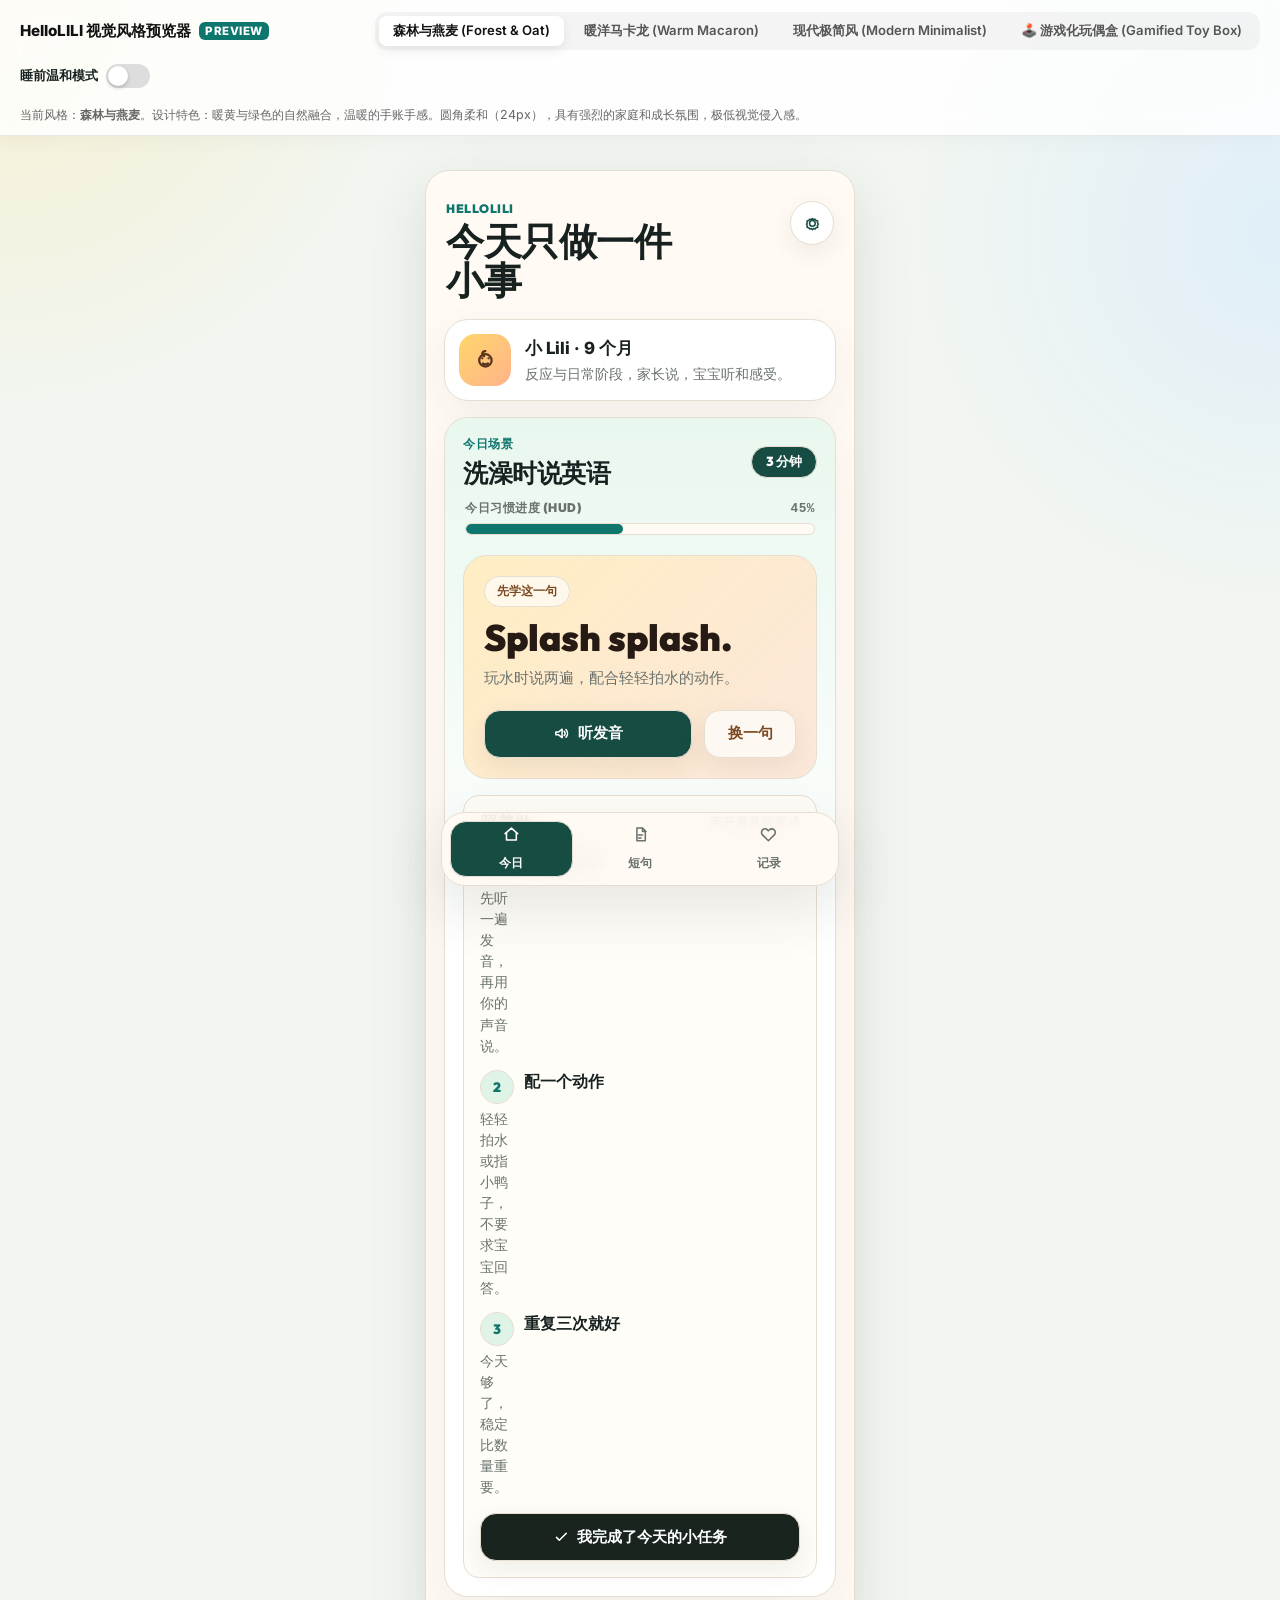
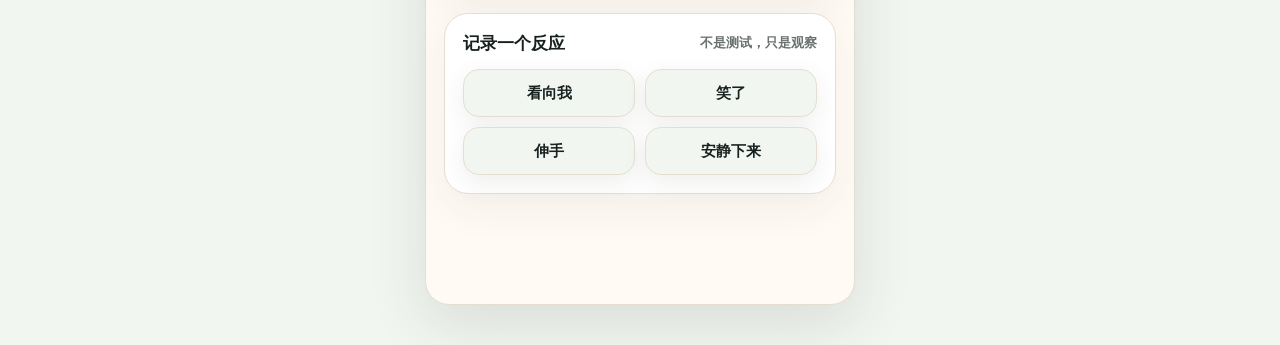
==== Demo/style_preview.html @ b5b7d1b2 "Document Toy Box style direction" ====
<!doctype html>
<html lang="zh-CN">
  <head>
    <meta charset="utf-8" />
    <meta name="viewport" content="width=device-width, initial-scale=1" />
    <title>HelloLILI English - 视觉风格预览器</title>
    <!-- 引入 Google 字体 -->
    <link href="https://fonts.googleapis.com/css2?family=Fredoka:wght@400;600&family=Outfit:wght@400;600;900&family=Playfair+Display:ital,wght@0,600;1,400&family=Quicksand:wght@500;700&family=Inter:wght@400;600&display=swap" rel="stylesheet" />
    <style>
      /* --- 1. 基础设计标记与主题定义 --- */
      :root {
        /* 默认主题：森林与燕麦 (Forest & Oat) */
        --bg-page: #f2f6f1;
        --bg-ambient: radial-gradient(circle at 0 0, rgba(255, 214, 107, 0.25), transparent 26rem),
                      radial-gradient(circle at 100% 12%, rgba(205, 231, 255, 0.5), transparent 24rem);
        --bg-phone: #fffaf3;
        --bg-card: #ffffff;

        --text-main: #17211f;
        --text-muted: #6a726e;

        --border-width: 1px;
        --border-line: #e6ded1;

        --color-mint-light: #dff4e7;
        --color-mint-strong: #0f766e;
        --color-primary: #174c43;
        --color-accent: #ffb38a;
        --color-accent-hover: #ff9e6b;
        --color-highlight: #ffd66b;
        --color-kicker: #0f766e;
        --color-baby-gradient: linear-gradient(135deg, #ffd66b, #ffb38a);
        --color-baby-text: #5a341f;
        --color-phrase-card: linear-gradient(135deg, rgba(255, 214, 107, 0.32), rgba(247, 210, 196, 0.45));
        --color-phrase-bg: #fff9ed;
        --color-phrase-kicker: #7b4a22;
        --color-phrase-text: #251a14;
        --color-routine-bg: #fffdf8;
        --color-btn-done: #19241f;

        --font-headings: 'Outfit', 'Quicksand', sans-serif;
        --font-body: 'Inter', ui-sans-serif, system-ui, -apple-system, sans-serif;

        --radius-large: 24px;
        --radius-medium: 16px;
        --shadow-app: 0 20px 60px rgba(45, 52, 44, 0.12);
        --shadow-card: 0 14px 40px rgba(45, 52, 44, 0.06);
        --shadow-btn: 0 8px 24px rgba(45, 52, 44, 0.08);
      }

      /* 风格一：森林与燕麦 (Forest & Oat) 显式类名 */
      body.theme-organic {
        --bg-page: #f2f6f1;
        --bg-ambient: radial-gradient(circle at 0 0, rgba(255, 214, 107, 0.25), transparent 26rem),
                      radial-gradient(circle at 100% 12%, rgba(205, 231, 255, 0.5), transparent 24rem);
        --bg-phone: #fffaf3;
        --bg-card: #ffffff;
        --text-main: #17211f;
        --text-muted: #6a726e;
        --border-width: 1px;
        --border-line: #e6ded1;
        --color-mint-light: #dff4e7;
        --color-mint-strong: #0f766e;
        --color-primary: #174c43;
        --color-accent: #ffb38a;
        --color-accent-hover: #ff9e6b;
        --color-highlight: #ffd66b;
        --color-kicker: #0f766e;
        --color-baby-gradient: linear-gradient(135deg, #ffd66b, #ffb38a);
        --color-baby-text: #5a341f;
        --color-phrase-card: linear-gradient(135deg, rgba(255, 214, 107, 0.32), rgba(247, 210, 196, 0.45));
        --color-phrase-bg: #fff9ed;
        --color-phrase-kicker: #7b4a22;
        --color-phrase-text: #251a14;
        --color-routine-bg: #fffdf8;
        --color-btn-done: #19241f;
        --font-headings: 'Outfit', 'Quicksand', sans-serif;
        --radius-large: 24px;
        --radius-medium: 16px;
        --shadow-app: 0 20px 60px rgba(45, 52, 44, 0.12);
        --shadow-card: 0 14px 40px rgba(45, 52, 44, 0.06);
        --shadow-btn: 0 8px 24px rgba(45, 52, 44, 0.08);
      }

      /* 风格二：暖洋马卡龙 (Warm Macaron) 类名 */
      body.theme-macaron {
        --bg-page: #fbf7f5;
        --bg-ambient: radial-gradient(circle at 0 0, rgba(255, 179, 186, 0.3), transparent 26rem),
                      radial-gradient(circle at 100% 12%, rgba(186, 255, 201, 0.3), transparent 24rem);
        --bg-phone: #fff5f5;
        --bg-card: #ffffff;

        --text-main: #4a3530; /* 暖朱古力色 */
        --text-muted: #8c736c;
        --border-width: 1px;
        --border-line: #f5e3e0;

        --color-mint-light: #e8f8f2;
        --color-mint-strong: #40bfa3; /* 马卡龙绿 */
        --color-primary: #ff8b94; /* 马卡龙草莓红 */
        --color-accent: #ffd3b6; /* 杏黄 */
        --color-accent-hover: #ffbfa3;
        --color-highlight: #ffaaa5; /* 软珊瑚橘 */
        --color-kicker: #ff8b94;
        --color-baby-gradient: linear-gradient(135deg, #ffd3b6, #ffaaa5);
        --color-baby-text: #5a341f;
        --color-phrase-card: linear-gradient(135deg, rgba(255, 170, 165, 0.25), rgba(255, 211, 182, 0.45));
        --color-phrase-bg: #fffbf8;
        --color-phrase-kicker: #b05c4a;
        --color-phrase-text: #4a3530;
        --color-routine-bg: #fffbf8;
        --color-btn-done: #4a3530;

        --font-headings: 'Fredoka', 'Quicksand', sans-serif;
        --radius-large: 32px; /* 更圆润 */
        --radius-medium: 20px;
        --shadow-app: 0 20px 60px rgba(255, 139, 148, 0.12);
        --shadow-card: 0 14px 40px rgba(255, 139, 148, 0.06);
        --shadow-btn: 0 8px 24px rgba(255, 139, 148, 0.08);
      }

      /* 风格三：现代极简风 (Modern Minimalist) 类名 */
      body.theme-minimalist {
        --bg-page: #f4f4f4;
        --bg-ambient: none;
        --bg-phone: #fafafa;
        --bg-card: #ffffff;

        --text-main: #111111;
        --text-muted: #777777;
        --border-width: 1px;
        --border-line: #eeeeee;

        --color-mint-light: #e2f0d9;
        --color-mint-strong: #0f3d3e;
        --color-primary: #0f3d3e; /* 典雅深青墨绿 */
        --color-accent: #e2d782; /* 复古浅金 */
        --color-accent-hover: #d4c668;
        --color-highlight: #100f0f;
        --color-kicker: #0f3d3e;
        --color-baby-gradient: linear-gradient(135deg, #f0ebd4, #e2d782);
        --color-baby-text: #2f2a15;
        --color-phrase-card: none;
        --color-phrase-bg: #f5f5f5;
        --color-phrase-kicker: #555555;
        --color-phrase-text: #111111;
        --color-routine-bg: #ffffff;
        --color-btn-done: #111111;

        --font-headings: 'Playfair Display', Georgia, serif;
        --radius-large: 12px; /* 更加克制的小圆角 */
        --radius-medium: 8px;
        --shadow-app: 0 20px 40px rgba(0, 0, 0, 0.05);
        --shadow-card: 0 4px 20px rgba(0, 0, 0, 0.02);
        --shadow-btn: 0 4px 12px rgba(0, 0, 0, 0.04);
      }

      /* 风格四：游戏化玩偶盒 (Gamified Toy Box) - 新粗野主义 + 幼态设计 */
      body.theme-gamified {
        --bg-page: #e2e8f0;
        --bg-ambient: radial-gradient(circle at 0 0, rgba(255, 123, 147, 0.15), transparent 26rem),
                      radial-gradient(circle at 100% 12%, rgba(93, 140, 252, 0.15), transparent 24rem);
        --bg-phone: #ffeba6; /* 亮黄游戏机底色 */
        --bg-card: #ffffff;

        --text-main: #000000;
        --text-muted: #1a1a1a;

        --border-width: 3px; /* 粗描边 */
        --border-line: #000000; /* 纯黑框 */

        --color-mint-light: #a8e6cf; /* 爆款绿 */
        --color-mint-strong: #00a884;
        --color-primary: #ff7b93; /* 街机粉 */
        --color-accent: #5d8cfc; /* 街机蓝 */
        --color-accent-hover: #4175e8;
        --color-highlight: #ffde6a;
        --color-kicker: #ff7b93;
        --color-baby-gradient: linear-gradient(135deg, #ff7b93, #5d8cfc);
        --color-baby-text: #ffffff;
        --color-phrase-card: none;
        --color-phrase-bg: #ffffff;
        --color-phrase-kicker: #000000;
        --color-phrase-text: #000000;
        --color-routine-bg: #ffffff;
        --color-btn-done: #000000;

        --font-headings: 'Fredoka', 'Quicksand', sans-serif;
        --radius-large: 28px; /* 极圆润幼态 */
        --radius-medium: 18px;
        --shadow-app: 8px 8px 0px #000000; /* 纯黑硬投影 */
        --shadow-card: 4px 4px 0px #000000; /* 纯黑硬投影 */
        --shadow-btn: 3px 3px 0px #000000; /* 纯黑硬投影 */
      }

      /* 睡前模式对非游戏化主题的覆盖 */
      body.bedtime-mode:not(.theme-gamified) {
        --bg-page: #15100c;
        --bg-ambient: none;
        --bg-phone: #1c1510;
        --bg-card: #241c16;
        --text-main: #f0e6df;
        --text-muted: #a3958c;
        --border-width: 1px;
        --border-line: #3b2f27;
        --color-mint-light: #1c322b;
        --color-mint-strong: #3b8c7e;
        --color-primary: #cc7852;
        --color-accent: #cc9f3d;
        --color-accent-hover: #b58c30;
        --color-highlight: #3b2f27;
        --color-kicker: #cc7852;
        --color-baby-gradient: linear-gradient(135deg, #3b2f27, #241c16);
        --color-baby-text: #f0e6df;
        --color-phrase-card: linear-gradient(135deg, rgba(204, 159, 61, 0.15), rgba(204, 120, 82, 0.15));
        --color-phrase-bg: #2d231b;
        --color-phrase-kicker: #cc9f3d;
        --color-phrase-text: #f0e6df;
        --color-routine-bg: #241c16;
        --color-btn-done: #cc7852;
        --shadow-app: 0 20px 60px rgba(0, 0, 0, 0.6);
        --shadow-card: 0 10px 30px rgba(0, 0, 0, 0.3);
        --shadow-btn: 0 8px 16px rgba(0, 0, 0, 0.4);
      }

      /* 睡前模式对游戏化主题的专属覆盖（保留粗描边与硬阴影，改变配色为琥珀暗金色） */
      body.bedtime-mode.theme-gamified {
        --bg-page: #120d0a;
        --bg-ambient: none;
        --bg-phone: #1e1611; /* 深茶色游戏机 */
        --bg-card: #2c201a;
        --text-main: #f0e6df;
        --text-muted: #a3958c;

        --border-width: 3px;
        --border-line: #f0e6df; /* 燕麦白粗边框 */

        --color-mint-light: #1c322b;
        --color-mint-strong: #3b8c7e;
        --color-primary: #cc7852; /* 陶土红 */
        --color-accent: #cc9f3d; /* 琥珀金 */
        --color-accent-hover: #b58c30;
        --color-highlight: #3b2f27;
        --color-kicker: #cc7852;
        --color-baby-gradient: linear-gradient(135deg, #3b2f27, #2c201a);
        --color-baby-text: #f0e6df;
        --color-phrase-card: none;
        --color-phrase-bg: #231914;
        --color-phrase-kicker: #cc9f3d;
        --color-phrase-text: #f0e6df;
        --color-routine-bg: #2c201a;
        --color-btn-done: #cc7852;

        --shadow-app: 8px 8px 0px #cc9f3d; /* 琥珀金硬投影 */
        --shadow-card: 4px 4px 0px #cc9f3d; /* 琥珀金硬投影 */
        --shadow-btn: 3px 3px 0px #cc9f3d; /* 琥珀金硬投影 */
      }

      /* --- 2. 预览控制器控制台 (Theme Switcher Control Bar) --- */
      .preview-console {
        position: sticky;
        top: 0;
        z-index: 1000;
        width: 100%;
        padding: 12px 20px;
        background: rgba(255, 255, 255, 0.82);
        backdrop-filter: blur(12px);
        -webkit-backdrop-filter: blur(12px);
        border-bottom: 1px solid rgba(0, 0, 0, 0.08);
        box-shadow: 0 4px 20px rgba(0, 0, 0, 0.03);
        display: flex;
        flex-wrap: wrap;
        align-items: center;
        justify-content: space-between;
        gap: 14px;
        font-family: var(--font-body);
        transition: background 0.3s, border-color 0.3s;
      }

      body.bedtime-mode .preview-console {
        background: rgba(28, 21, 16, 0.85);
        border-bottom-color: rgba(255, 255, 255, 0.08);
        color: #f0e6df;
      }

      .preview-title {
        display: flex;
        align-items: center;
        gap: 8px;
        margin: 0;
        font-size: 0.95rem;
        font-weight: 800;
        color: #111111;
      }
      body.bedtime-mode .preview-title {
        color: #f0e6df;
      }
      .preview-title span {
        background: #0f766e;
        color: white;
        padding: 2px 6px;
        border-radius: 6px;
        font-size: 0.72rem;
        text-transform: uppercase;
        letter-spacing: 0.5px;
      }
      body.bedtime-mode .preview-title span {
        background: #cc7852;
      }

      .theme-btn-group {
        display: flex;
        flex-wrap: wrap;
        gap: 6px;
        background: rgba(0, 0, 0, 0.04);
        padding: 4px;
        border-radius: 12px;
      }
      body.bedtime-mode .theme-btn-group {
        background: rgba(255, 255, 255, 0.06);
      }

      .theme-btn {
        border: 0;
        background: transparent;
        padding: 6px 14px;
        border-radius: 8px;
        font-size: 0.82rem;
        font-weight: 600;
        color: #555555;
        cursor: pointer;
        transition: all 0.2s cubic-bezier(0.4, 0, 0.2, 1);
      }
      body.bedtime-mode .theme-btn {
        color: #a3958c;
      }

      .theme-btn.active {
        background: #ffffff;
        color: #111111;
        box-shadow: 0 4px 12px rgba(0, 0, 0, 0.08);
      }
      body.bedtime-mode .theme-btn.active {
        background: #241c16;
        color: #f0e6df;
        box-shadow: 0 4px 12px rgba(0, 0, 0, 0.3);
      }

      .toggle-switch-container {
        display: flex;
        align-items: center;
        gap: 8px;
        font-size: 0.82rem;
        font-weight: 700;
        cursor: pointer;
        user-select: none;
      }

      .switch-track {
        width: 44px;
        height: 24px;
        background: #ddd;
        border-radius: 99px;
        position: relative;
        transition: background 0.3s;
      }
      .switch-track::after {
        content: '';
        position: absolute;
        top: 2px;
        left: 2px;
        width: 20px;
        height: 20px;
        background: white;
        border-radius: 50%;
        box-shadow: 0 2px 4px rgba(0,0,0,0.2);
        transition: transform 0.3s cubic-bezier(0.4, 0, 0.2, 1);
      }

      .toggle-switch-container.active .switch-track {
        background: #cc9f3d;
      }
      .toggle-switch-container.active .switch-track::after {
        transform: translateX(20px);
      }

      .theme-tip {
        width: 100%;
        margin: 4px 0 0 0;
        font-size: 0.78rem;
        color: #666;
        transition: color 0.3s;
        line-height: 1.4;
      }
      body.bedtime-mode .theme-tip {
        color: #a3958c;
      }

      /* --- 3. 基础页面重置与排版 --- */
      * {
        box-sizing: border-box;
      }

      html {
        min-width: 320px;
        scroll-behavior: smooth;
      }

      body {
        margin: 0;
        min-width: 320px;
        min-height: 100vh;
        background: var(--bg-ambient), var(--bg-page);
        color: var(--text-main);
        font-family: var(--font-body);
        transition: background 0.3s, color 0.3s;
      }

      button,
      select {
        font: inherit;
      }

      button {
        cursor: pointer;
        outline: none;
      }

      a {
        color: inherit;
        text-decoration: none;
      }

      .icon-sprite {
        display: none;
      }

      svg {
        width: 1.05rem;
        height: 1.05rem;
        fill: none;
        stroke: currentColor;
        stroke-linecap: round;
        stroke-linejoin: round;
        stroke-width: 2.2;
      }

      /* --- 4. 模拟手机框架布局 (Phone Container) --- */
      .phone-app {
        width: min(100%, 430px);
        min-height: calc(100vh - 80px);
        margin: 0 auto;
        padding: 24px 18px 110px;
        background: var(--bg-phone);
        transition: background 0.3s;
        box-shadow: var(--shadow-app);
        border: var(--border-width) solid var(--border-line);
        border-radius: var(--radius-large);
      }

      .app-header {
        display: flex;
        align-items: flex-start;
        justify-content: space-between;
        gap: 14px;
        padding: 6px 2px 20px;
      }

      .kicker {
        margin: 0 0 6px;
        color: var(--color-kicker);
        font-size: 0.76rem;
        font-weight: 900;
        letter-spacing: 0.5px;
        text-transform: uppercase;
        font-family: var(--font-headings);
        transition: color 0.3s;
      }

      h1,
      h2,
      p {
        overflow-wrap: anywhere;
      }

      h1,
      h2 {
        margin: 0;
        font-family: var(--font-headings);
        letter-spacing: -0.5px;
        transition: color 0.3s;
      }

      h1 {
        max-width: 15rem;
        font-size: 2.35rem;
        line-height: 1.02;
        font-weight: 900;
      }

      h2 {
        font-size: 1.55rem;
        line-height: 1.15;
        font-weight: 800;
      }

      .round-button,
      .primary-action,
      .ghost-action,
      .done-button,
      .response-grid button,
      .rate-options button,
      .simple-tools button {
        border: var(--border-width) solid var(--border-line);
        -webkit-tap-highlight-color: transparent;
        transition: transform 0.1s, box-shadow 0.1s, background 0.2s, color 0.2s;
      }

      /* 非游戏化主题的按压特效：轻微缩放 */
      body:not(.theme-gamified) .round-button:active,
      body:not(.theme-gamified) .primary-action:active,
      body:not(.theme-gamified) .ghost-action:active,
      body:not(.theme-gamified) .done-button:active,
      body:not(.theme-gamified) .response-grid button:active,
      body:not(.theme-gamified) .rate-options button:active {
        transform: scale(0.96);
      }

      /* 游戏化主题的物理位移与消融阴影特效 */
      body.theme-gamified .round-button:active,
      body.theme-gamified .primary-action:active,
      body.theme-gamified .ghost-action:active,
      body.theme-gamified .done-button:active,
      body.theme-gamified .response-grid button:active,
      body.theme-gamified .rate-options button:active,
      body.theme-gamified .child-card:active,
      body.theme-gamified .today-card:active {
        transform: translate(3px, 3px) !important;
        box-shadow: 0px 0px 0px rgba(0,0,0,0) !important;
      }

      .round-button {
        display: grid;
        flex: 0 0 auto;
        width: 44px;
        height: 44px;
        place-items: center;
        border-radius: 50%;
        background: var(--bg-card);
        color: var(--color-primary);
        box-shadow: var(--shadow-btn);
      }

      /* 婴儿阶段状态卡片 */
      .child-card {
        display: flex;
        align-items: center;
        gap: 14px;
        padding: 14px;
        margin-bottom: 16px;
        border: var(--border-width) solid var(--border-line);
        border-radius: var(--radius-large);
        background: var(--bg-card);
        box-shadow: var(--shadow-card);
        transition: transform 0.1s, box-shadow 0.1s, background 0.3s, border-color 0.3s, border-radius 0.3s;
      }

      .baby-mark {
        display: grid;
        flex: 0 0 auto;
        width: 52px;
        height: 52px;
        place-items: center;
        border-radius: var(--radius-medium);
        background: var(--color-baby-gradient);
        color: var(--color-baby-text);
        transition: background 0.3s, border-radius 0.3s;
      }

      .baby-mark svg {
        width: 1.55rem;
        height: 1.55rem;
      }

      .child-card strong,
      .child-card span {
        display: block;
      }

      .child-card strong {
        font-size: 1.05rem;
        font-weight: 800;
      }

      .child-card span,
      .tiny-note,
      .phrase-meaning,
      .routine-list span {
        color: var(--text-muted);
        line-height: 1.5;
        transition: color 0.3s;
      }

      .child-card span {
        margin-top: 3px;
        font-size: 0.88rem;
      }

      /* 发音设置抽屉 */
      .voice-panel {
        display: grid;
        gap: 14px;
        padding: 18px;
        margin-bottom: 16px;
        border: var(--border-width) solid var(--border-line);
        border-radius: var(--radius-large);
        background: var(--bg-card);
        box-shadow: var(--shadow-card);
        transition: all 0.3s;
      }

      .voice-panel[hidden] {
        display: none;
      }

      .field {
        display: grid;
        gap: 8px;
      }

      .field > span {
        color: var(--text-muted);
        font-size: 0.84rem;
        font-weight: 800;
        transition: color 0.3s;
      }

      select {
        width: 100%;
        min-height: 44px;
        padding: 0 12px;
        border: var(--border-width) solid var(--border-line);
        border-radius: var(--radius-medium);
        background: var(--bg-phone);
        color: var(--text-main);
        transition: all 0.3s;
      }

      .rate-options {
        display: grid;
        grid-template-columns: repeat(2, 1fr);
        gap: 8px;
      }

      .rate-options button {
        min-height: 42px;
        border-radius: var(--radius-medium);
        background: var(--bg-page);
        color: var(--text-muted);
        font-weight: 900;
      }

      .rate-options button.active {
        background: var(--color-primary);
        color: #ffffff;
      }

      .tiny-note {
        margin: 0;
        font-size: 0.78rem;
      }

      /* 今日场景卡片 */
      .today-card {
        padding: 18px;
        border: var(--border-width) solid var(--border-line);
        border-radius: var(--radius-large);
        background: var(--bg-card);
        box-shadow: var(--shadow-card);
        transition: transform 0.1s, box-shadow 0.1s, background 0.3s, border-color 0.3s, border-radius 0.3s;
      }

      body.theme-organic .today-card {
        background: linear-gradient(180deg, rgba(223, 244, 231, 0.7), rgba(255, 255, 255, 0.95) 45%), var(--bg-card);
      }
      body.theme-macaron .today-card {
        background: linear-gradient(180deg, rgba(255, 211, 182, 0.3), rgba(255, 255, 255, 0.95) 45%), var(--bg-card);
      }
      body.bedtime-mode .today-card {
        background: var(--bg-card);
      }

      .today-top,
      .section-title,
      .phrase-actions {
        display: flex;
        align-items: center;
        justify-content: space-between;
        gap: 12px;
      }

      .time-pill {
        display: inline-flex;
        align-items: center;
        min-height: 32px;
        padding: 0 14px;
        border-radius: 999px;
        background: var(--color-primary);
        color: #ffffff;
        font-size: 0.82rem;
        font-weight: 900;
        white-space: nowrap;
        font-family: var(--font-headings);
        transition: all 0.3s;
        border: var(--border-width) solid var(--border-line);
      }
      body.bedtime-mode .time-pill {
        background: var(--color-accent);
        color: var(--color-baby-text);
      }

      /* 核心短句卡片 */
      .phrase-card {
        margin: 20px 0 16px;
        padding: 20px;
        border-radius: var(--radius-large);
        background: var(--color-phrase-card), var(--color-phrase-bg);
        border: var(--border-width) solid var(--border-line);
        transition: all 0.3s;
      }

      .step-label {
        display: inline-flex;
        margin-bottom: 12px;
        padding: 6px 12px;
        border-radius: 999px;
        background: rgba(255, 255, 255, 0.65);
        color: var(--color-phrase-kicker);
        font-size: 0.76rem;
        font-weight: 900;
        transition: all 0.3s;
        border: var(--border-width) solid var(--border-line);
      }
      body.bedtime-mode .step-label {
        background: rgba(0, 0, 0, 0.25);
      }

      .big-phrase {
        margin: 0;
        color: var(--color-phrase-text);
        font-size: 2.3rem;
        font-weight: 950;
        line-height: 1.05;
        font-family: var(--font-headings);
        transition: color 0.3s;
      }

      .phrase-meaning {
        margin: 10px 0 20px;
        font-size: 0.94rem;
      }

      .primary-action,
      .ghost-action,
      .done-button {
        display: inline-flex;
        align-items: center;
        justify-content: center;
        gap: 8px;
        min-height: 48px;
        border-radius: var(--radius-medium);
        font-weight: 900;
        font-size: 0.95rem;
        box-shadow: var(--shadow-btn);
      }

      .primary-action {
        flex: 1;
        background: var(--color-primary);
        color: #ffffff;
      }
      body.bedtime-mode .primary-action {
        background: var(--color-accent);
        color: var(--color-baby-text);
      }

      .ghost-action {
        min-width: 92px;
        padding: 0 14px;
        background: rgba(255, 255, 255, 0.7);
        color: var(--color-phrase-kicker);
      }
      body.bedtime-mode .ghost-action {
        background: rgba(255, 255, 255, 0.05);
        color: var(--text-main);
      }

      /* 游戏化进度属性条 */
      .progress-container {
        margin: 12px 2px;
        display: flex;
        flex-direction: column;
        gap: 6px;
      }
      .progress-label-row {
        display: flex;
        justify-content: space-between;
        align-items: center;
        font-size: 0.76rem;
        font-weight: 900;
        text-transform: uppercase;
        letter-spacing: 0.5px;
        color: var(--text-muted);
      }
      .progress-data-mono {
        font-family: monospace;
        font-size: 0.8rem;
      }
      .progress-bar-track {
        width: 100%;
        height: 12px;
        background: var(--bg-phone);
        border: var(--border-width) solid var(--border-line);
        border-radius: 99px;
        overflow: hidden;
      }
      .progress-bar-fill {
        width: 45%;
        height: 100%;
        background: var(--color-mint-strong);
        border-radius: 99px;
        transition: width 0.3s cubic-bezier(0.4, 0, 0.2, 1);
      }
      /* 游戏化风格下的斜条纹匀速滚动微动画 */
      body.theme-gamified .progress-bar-fill {
        background: repeating-linear-gradient(
          -45deg,
          #ff7b93,
          #ff7b93 8px,
          #000000 8px,
          #000000 16px
        );
        background-size: 23px 23px;
        animation: stripe-scroll 1.2s linear infinite;
      }
      body.theme-gamified.bedtime-mode .progress-bar-fill {
        background: repeating-linear-gradient(
          -45deg,
          #cc7852,
          #cc7852 8px,
          #f0e6df 8px,
          #f0e6df 16px
        );
        background-size: 23px 23px;
      }

      @keyframes stripe-scroll {
        0% { background-position: 0 0; }
        100% { background-position: 23px 0; }
      }

      /* 照着做盒子 */
      .routine-box {
        padding: 16px;
        border-radius: var(--radius-medium);
        background: var(--color-routine-bg);
        border: var(--border-width) solid var(--border-line);
        transition: background 0.3s, border-color 0.3s, border-radius 0.3s;
      }

      .section-title {
        margin-bottom: 14px;
      }

      .section-title span {
        font-size: 1.05rem;
        font-weight: 950;
        font-family: var(--font-headings);
      }

      .section-title small {
        color: var(--text-muted);
        font-size: 0.8rem;
        font-weight: 800;
      }

      .routine-list {
        display: grid;
        gap: 14px;
        padding: 0;
        margin: 0 0 16px;
        list-style: none;
        counter-reset: steps;
      }

      .routine-list li {
        display: grid;
        grid-template-columns: 32px minmax(0, 1fr);
        column-gap: 12px;
      }

      .routine-list li::before {
        display: grid;
        width: 32px;
        height: 32px;
        place-items: center;
        border-radius: 50%;
        background: var(--color-mint-light);
        color: var(--color-mint-strong);
        content: counter(steps);
        counter-increment: steps;
        font-size: 0.85rem;
        font-weight: 950;
        font-family: var(--font-headings);
        transition: all 0.3s;
        border: var(--border-width) solid var(--border-line);
      }

      .routine-list strong,
      .routine-list span {
        display: block;
      }

      .routine-list strong {
        padding-top: 2px;
        font-size: 0.98rem;
        font-weight: 800;
      }

      .routine-list span {
        margin-top: 4px;
        font-size: 0.88rem;
      }

      .done-button {
        width: 100%;
        background: var(--color-btn-done);
        color: #ffffff;
      }
      body.bedtime-mode .done-button {
        background: #3b2f27;
        color: #f0e6df;
      }

      .done-button.is-done {
        background: var(--color-mint-strong);
      }
      body.bedtime-mode .done-button.is-done {
        background: #3b8c7e;
        color: #ffffff;
      }

      /* 反应观察卡片 */
      .response-card,
      .phrase-drawer {
        padding: 18px;
        margin-top: 16px;
        border: var(--border-width) solid var(--border-line);
        border-radius: var(--radius-large);
        background: var(--bg-card);
        box-shadow: var(--shadow-card);
        transition: all 0.3s;
      }

      .response-grid {
        display: grid;
        grid-template-columns: repeat(2, minmax(0, 1fr));
        gap: 10px;
      }

      .response-grid button {
        min-height: 48px;
        border-radius: var(--radius-medium);
        background: var(--bg-page);
        color: var(--text-main);
        font-weight: 900;
        font-size: 0.92rem;
        box-shadow: var(--shadow-btn);
      }

      .response-grid button.active {
        background: var(--color-mint-light);
        color: var(--color-mint-strong);
        box-shadow: inset 0 0 0 2px rgba(15, 118, 110, 0.18);
      }
      body.theme-gamified .response-grid button.active {
        box-shadow: var(--shadow-btn), inset 0 0 0 2px #000000;
      }
      body.bedtime-mode .response-grid button.active {
        background: #1c322b;
        color: #3b8c7e;
        box-shadow: inset 0 0 0 2px rgba(59, 140, 126, 0.4);
      }

      /* 底部导航工具条 */
      .simple-tools {
        position: fixed;
        right: 0;
        bottom: 14px;
        left: 0;
        display: grid;
        grid-template-columns: repeat(3, 1fr);
        gap: 6px;
        width: min(calc(100% - 24px), 398px);
        margin: 0 auto;
        padding: 8px;
        border: var(--border-width) solid var(--border-line);
        border-radius: var(--radius-large);
        background: rgba(255, 255, 255, 0.88);
        box-shadow: var(--shadow-app);
        backdrop-filter: blur(16px);
        -webkit-backdrop-filter: blur(16px);
        transition: all 0.3s;
      }
      body.theme-organic .simple-tools {
        background: rgba(255, 250, 243, 0.88);
      }
      body.theme-macaron .simple-tools {
        background: rgba(255, 245, 245, 0.88);
      }
      body.theme-minimalist .simple-tools {
        background: rgba(250, 250, 250, 0.88);
        border-radius: 12px;
      }
      body.theme-gamified .simple-tools {
        background: #ffeba6;
        border-radius: 20px;
      }
      body.bedtime-mode .simple-tools {
        background: rgba(36, 28, 22, 0.88);
        border-color: var(--border-line);
      }

      .simple-tools a,
      .simple-tools button {
        display: grid;
        gap: 3px;
        min-height: 56px;
        place-items: center;
        border-radius: var(--radius-medium);
        background: transparent;
        color: var(--text-muted);
        font-size: 0.78rem;
        font-weight: 900;
        border: 0;
        transition: all 0.2s;
      }

      .simple-tools a:first-child {
        background: var(--color-primary);
        color: #ffffff;
        border: var(--border-width) solid var(--border-line);
      }
      body.bedtime-mode .simple-tools a:first-child {
        background: var(--color-accent);
        color: var(--color-baby-text);
      }

      .phrase-list {
        display: grid;
        gap: 10px;
      }

      .phrase-item {
        display: grid;
        grid-template-columns: minmax(0, 1fr) 42px;
        gap: 10px;
        align-items: center;
        padding: 14px;
        border: var(--border-width) solid var(--border-line);
        border-radius: var(--radius-medium);
        background: var(--color-routine-bg);
        transition: all 0.3s;
      }

      .phrase-item strong,
      .phrase-item span {
        display: block;
      }

      .phrase-item strong {
        font-size: 1.05rem;
        font-weight: 800;
      }

      .phrase-item span {
        margin-top: 4px;
        color: var(--text-muted);
        font-size: 0.86rem;
        line-height: 1.4;
      }

      .phrase-item button {
        display: grid;
        width: 42px;
        height: 42px;
        place-items: center;
        border: var(--border-width) solid var(--border-line);
        border-radius: var(--radius-medium);
        background: var(--color-mint-light);
        color: var(--color-mint-strong);
        transition: all 0.3s;
      }

      /* --- 5. 电脑网页端自适应预览排版 --- */
      @media (min-width: 760px) {
        body {
          display: flex;
          flex-direction: column;
          align-items: center;
          padding: 0 0 40px 0;
        }

        .phone-app {
          margin-top: 34px;
          min-height: calc(100vh - 150px);
        }
      }

      @media (max-width: 360px) {
        .phone-app {
          padding-right: 12px;
          padding-left: 12px;
        }

        h1 {
          font-size: 2rem;
        }

        .big-phrase {
          font-size: 1.9rem;
        }

        .response-grid {
          grid-template-columns: 1fr;
        }
      }
    </style>
  </head>
  <body class="theme-organic">
    <!-- SVG 图标库 -->
    <svg aria-hidden="true" class="icon-sprite">
      <symbol id="icon-play" viewBox="0 0 24 24">
        <path d="M8 5v14l11-7Z" />
      </symbol>
      <symbol id="icon-check" viewBox="0 0 24 24">
        <path d="m5 12 4 4L19 6" />
      </symbol>
      <symbol id="icon-volume" viewBox="0 0 24 24">
        <path d="M4 10v4h4l5 4V6l-5 4Z" />
        <path d="M16 9a4 4 0 0 1 0 6" />
        <path d="M18.5 6.5a8 8 0 0 1 0 11" />
      </symbol>
      <symbol id="icon-settings" viewBox="0 0 24 24">
        <path d="M12 8a4 4 0 1 0 0 8 4 4 0 0 0 0-8Z" />
        <path d="M4.9 15.1 3.5 13l1.4-2.1-.6-2.4 2.4-.6L8.1 6l2.4.6L12 5l1.5 1.6 2.4-.6 1.4 1.9 2.4.6-.6 2.4L20.5 13l-1.4 2.1.6 2.4-2.4.6-1.4 1.9-2.4-.6L12 21l-1.5-1.6-2.4.6-1.4-1.9-2.4-.6Z" />
      </symbol>
      <symbol id="icon-baby" viewBox="0 0 24 24">
        <path d="M9 10h.01" />
        <path d="M15 10h.01" />
        <path d="M9.5 15a4 4 0 0 0 5 0" />
        <path d="M12 3c-1.7 0-3 1.2-3 2.6 0 1 .7 1.9 1.7 2.3" />
        <path d="M6 12a6 6 0 1 0 12 0 6 6 0 0 0-12 0Z" />
      </symbol>
      <symbol id="icon-home" viewBox="0 0 24 24">
        <path d="m3 11 9-8 9 8" />
        <path d="M5 10v10h14V10" />
      </symbol>
      <symbol id="icon-note" viewBox="0 0 24 24">
        <path d="M7 3h8l4 4v14H7Z" />
        <path d="M15 3v5h5" />
        <path d="M9 13h6" />
        <path d="M9 17h4" />
      </symbol>
      <symbol id="icon-heart" viewBox="0 0 24 24">
        <path d="M20.4 5.6a5 5 0 0 0-7.1 0L12 6.9l-1.3-1.3a5 5 0 0 0-7.1 7.1L12 21l8.4-8.3a5 5 0 0 0 0-7.1Z" />
      </symbol>
    </svg>

    <!-- 顶层风格选择控制器 -->
    <header class="preview-console">
      <div class="preview-title">
        HelloLILI 视觉风格预览器 <span>Preview</span>
      </div>
      <div class="theme-btn-group" role="group" aria-label="主题选择">
        <button type="button" class="theme-btn active" data-theme="organic" onclick="switchTheme('organic', this)">森林与燕麦 (Forest & Oat)</button>
        <button type="button" class="theme-btn" data-theme="macaron" onclick="switchTheme('macaron', this)">暖洋马卡龙 (Warm Macaron)</button>
        <button type="button" class="theme-btn" data-theme="minimalist" onclick="switchTheme('minimalist', this)">现代极简风 (Modern Minimalist)</button>
        <button type="button" class="theme-btn" data-theme="gamified" onclick="switchTheme('gamified', this)">🕹️ 游戏化玩偶盒 (Gamified Toy Box)</button>
      </div>
      <div class="toggle-switch-container" id="bedtimeToggle" onclick="toggleBedtime()">
        <span>睡前温和模式</span>
        <div class="switch-track"></div>
      </div>
      <div class="theme-tip" id="themeDescription">
        当前风格：<strong>森林与燕麦</strong>。设计特色：暖黄与绿色的自然融合，温暖的手账手感。圆角柔和（24px），具有强烈的家庭和成长氛围，极低视觉侵入感。
      </div>
    </header>

    <!-- 手机应用模拟界面 -->
    <main class="phone-app" aria-label="HelloLILI English 移动端首页">
      <header class="app-header">
        <div>
          <p class="kicker">HelloLILI</p>
          <h1>今天只做一件小事</h1>
        </div>
        <button class="round-button" id="voicePanelButton" type="button" aria-controls="voicePanel" aria-expanded="false" title="发音设置">
          <svg><use href="#icon-settings"></use></svg>
        </button>
      </header>

      <!-- 孩子阶段卡片 -->
      <section class="child-card" aria-label="当前阶段">
        <div class="baby-mark">
          <svg><use href="#icon-baby"></use></svg>
        </div>
        <div>
          <strong>小 Lili · 9 个月</strong>
          <span>反应与日常阶段，家长说，宝宝听和感受。</span>
        </div>
      </section>

      <!-- 发音设置抽屉 -->
      <section class="voice-panel" id="voicePanel" hidden>
        <div class="section-title">
          <span>发音设置</span>
          <small>使用浏览器自带 TTS</small>
        </div>
        <label class="field">
          <span>英文音色</span>
          <select id="voiceSelect" aria-label="选择英文音色">
            <option>正在读取音色...</option>
          </select>
        </label>
        <div class="field">
          <span>语速</span>
          <div class="rate-options" aria-label="选择语速">
            <button class="active" type="button" data-rate="0.72">慢速</button>
            <button type="button" data-rate="0.9">自然</button>
          </div>
        </div>
        <p class="tiny-note">如果发音不够生动，说明当前处于本地预览。未来将接入微软/谷歌高品质云端 TTS。</p>
      </section>

      <!-- 今日推荐卡片 -->
      <section class="today-card" id="today">
        <div class="today-top">
          <div>
            <p class="kicker">今日场景</p>
            <h2>洗澡时说英语</h2>
          </div>
          <span class="time-pill">3 分钟</span>
        </div>

        <!-- 新增今日进度属性展示栏 -->
        <div class="progress-container">
          <div class="progress-label-row">
            <span>今日习惯进度 (HUD)</span>
            <span class="progress-data-mono" id="progressVal">45%</span>
          </div>
          <div class="progress-bar-track">
            <div class="progress-bar-fill" id="progressFill"></div>
          </div>
        </div>

        <article class="phrase-card" aria-label="今日核心短句">
          <span class="step-label">先学这一句</span>
          <p class="big-phrase" id="currentPhrase">Splash splash.</p>
          <p class="phrase-meaning" id="currentMeaning">玩水时说两遍，配合轻轻拍水的动作。</p>
          <div class="phrase-actions">
            <button class="primary-action" type="button" id="speakCurrent">
              <svg><use href="#icon-volume"></use></svg>
              听发音
            </button>
            <button class="ghost-action" type="button" id="nextPhrase">换一句</button>
          </div>
        </article>

        <!-- 照着做步骤 -->
        <div class="routine-box">
          <div class="section-title">
            <span>照着做</span>
            <small>离开屏幕后完成</small>
          </div>
          <ol class="routine-list">
            <li>
              <strong>看着宝宝说</strong>
              <span>先听一遍发音，再用你的声音说。</span>
            </li>
            <li>
              <strong>配一个动作</strong>
              <span>轻轻拍水或指小鸭子，不要求宝宝回答。</span>
            </li>
            <li>
              <strong>重复三次就好</strong>
              <span>今天够了，稳定比数量重要。</span>
            </li>
          </ol>
          <button class="done-button" id="finishButton" type="button">
            <svg><use href="#icon-check"></use></svg>
            我完成了今天的小任务
          </button>
        </div>
      </section>

      <!-- 反应记录卡片 -->
      <section class="response-card" id="record">
        <div class="section-title">
          <span>记录一个反应</span>
          <small>不是测试，只是观察</small>
        </div>
        <div class="response-grid" id="responseGrid">
          <button type="button" data-response="look">看向我</button>
          <button type="button" data-response="smile">笑了</button>
          <button type="button" data-response="reach">伸手</button>
          <button type="button" data-response="calm">安静下来</button>
        </div>
      </section>

      <!-- 底部常驻栏 -->
      <section class="simple-tools" aria-label="更多入口">
        <a href="#today">
          <svg><use href="#icon-home"></use></svg>
          <span>今日</span>
        </a>
        <button type="button" id="allPhrasesButton">
          <svg><use href="#icon-note"></use></svg>
          <span>短句</span>
        </button>
        <a href="#record">
          <svg><use href="#icon-heart"></use></svg>
          <span>记录</span>
        </a>
      </section>

      <!-- 弹出词汇抽屉 -->
      <section class="phrase-drawer" id="phraseDrawer" hidden>
        <div class="section-title">
          <span>今天可选短句</span>
          <small>只选一句也可以</small>
        </div>
        <div class="phrase-list" id="phraseList"></div>
      </section>
    </main>

    <!-- 交互脚本 -->
    <script>
      const phrases = [
        {
          text: "Splash splash.",
          meaning: "玩水时说两遍，配合轻轻拍水的动作。",
        },
        {
          text: "Wash your hands.",
          meaning: "洗手时说，动作比解释更重要。",
        },
        {
          text: "Where is your duck?",
          meaning: "指向小鸭子，停顿一下等宝宝看过去。",
        },
        {
          text: "Bath time is over.",
          meaning: "洗澡结束时固定说，帮助建立日常信号。",
        },
      ];

      const themeDescriptions = {
        organic: "当前风格：<strong>森林与燕麦 (Forest & Oat)</strong>。设计特色：暖乳黄底色与深绿色的自然融合。圆角温和柔顺（24px），专为育儿陪伴量身定制，传达一种有机生长与温馨平静的手账感，完全去除屏幕带来的焦虑心理。",
        macaron: "当前风格：<strong>暖洋马卡龙 (Warm Macaron)</strong>。设计特色：软粉红与奶油桃橙色的融合，边角大圆角（32px）十分圆润Q弹。展现出高亲和度、童趣和可爱的一面，适合喜欢温暖明亮插画风格的家庭。",
        minimalist: "当前风格：<strong>现代极简风 (Modern Minimalist)</strong>。设计特色：冷静的灰白配色与深墨绿主调，搭配典雅高档的英文衬线体标题。圆角锋利克制（12px），展现极具格调的现代育儿杂志质感，适合追求极简审美与无干扰体验的父母。",
        gamified: "当前风格：<strong>🕹️ 游戏化玩偶盒 (Gamified Toy Box)</strong>。设计特色：复古掌机与新粗野主义（Neo-Brutalism）结合。<strong>3px 纯黑粗边框与完全不模糊的硬重投影</strong>，按钮按下时向右下方位移 3px 并且投影瞬间消融，具备爽快的机械实体手感。进度条呈现出<b>滚动的黑粉糖果斜条纹微动画</b>，将英语打卡仪式塑造成 RPG 游戏里的探索图鉴。"
      };

      let phraseIndex = 0;
      let selectedRate = 0.72;
      let voices = [];

      // 主题切换函数
      function switchTheme(themeName, btnElement) {
        // 更新激活按钮样式
        const buttons = document.querySelectorAll('.theme-btn');
        buttons.forEach(btn => btn.classList.remove('active'));
        btnElement.classList.add('active');

        // 更新Body类名
        document.body.className = '';
        document.body.classList.add(`theme-${themeName}`);

        // 检查睡前模式是否激活并维持
        const isBedtime = document.getElementById('bedtimeToggle').classList.contains('active');
        if (isBedtime) {
          document.body.classList.add('bedtime-mode');
        }

        // 更新控制台说明文字
        document.getElementById('themeDescription').innerHTML = themeDescriptions[themeName];
      }

      // 睡前模式切换
      function toggleBedtime() {
        const toggle = document.getElementById('bedtimeToggle');
        const isActive = toggle.classList.toggle('active');

        if (isActive) {
          document.body.classList.add('bedtime-mode');
        } else {
          document.body.classList.remove('bedtime-mode');
        }
      }

      // UI 基础交互
      const currentPhrase = document.querySelector("#currentPhrase");
      const currentMeaning = document.querySelector("#currentMeaning");
      const speakCurrent = document.querySelector("#speakCurrent");
      const nextPhrase = document.querySelector("#nextPhrase");
      const finishButton = document.querySelector("#finishButton");
      const responseButtons = document.querySelectorAll("[data-response]");
      const voicePanelButton = document.querySelector("#voicePanelButton");
      const voicePanel = document.querySelector("#voicePanel");
      const voiceSelect = document.querySelector("#voiceSelect");
      const rateButtons = document.querySelectorAll("[data-rate]");
      const allPhrasesButton = document.querySelector("#allPhrasesButton");
      const phraseDrawer = document.querySelector("#phraseDrawer");
      const phraseList = document.querySelector("#phraseList");
      const progressFill = document.querySelector("#progressFill");
      const progressVal = document.querySelector("#progressVal");

      const renderCurrentPhrase = () => {
        const phrase = phrases[phraseIndex];
        currentPhrase.textContent = phrase.text;
        currentMeaning.textContent = phrase.meaning;
      };

      const getPreferredVoice = () => {
        const exactVoice = voices.find((v) => v.name.includes("Google") && v.lang.startsWith("en"));
        if (exactVoice) return exactVoice;
        return (
          voices.find((v) => v.lang === "en-US") ||
          voices.find((v) => v.lang.startsWith("en")) ||
          null
        );
      };

      const speak = (text) => {
        if (!("speechSynthesis" in window)) return;
        window.speechSynthesis.cancel();
        const utterance = new SpeechSynthesisUtterance(text);
        const voice = getPreferredVoice();
        utterance.lang = voice?.lang || "en-US";
        utterance.voice = voice;
        utterance.rate = selectedRate;
        window.speechSynthesis.speak(utterance);
      };

      const loadVoices = () => {
        if (!("speechSynthesis" in window)) {
          voiceSelect.innerHTML = "<option>当前浏览器不支持 TTS</option>";
          voiceSelect.disabled = true;
          return;
        }

        voices = window.speechSynthesis
          .getVoices()
          .filter((v) => v.lang.toLowerCase().startsWith("en"))
          .sort((a, b) => a.lang.localeCompare(b.lang));

        voiceSelect.innerHTML = "";
        if (!voices.length) {
          voiceSelect.innerHTML = "<option>没有找到英文音色</option>";
          return;
        }

        voices.forEach((v) => {
          const option = document.createElement("option");
          option.value = v.name;
          option.textContent = `${v.name} · ${v.lang}`;
          option.selected = v === getPreferredVoice();
          voiceSelect.append(option);
        });
      };

      const renderPhrases = () => {
        phraseList.innerHTML = "";
        phrases.forEach((phrase, index) => {
          const item = document.createElement("div");
          item.className = "phrase-item";

          const copy = document.createElement("div");
          const title = document.createElement("strong");
          title.textContent = phrase.text;
          const meaning = document.createElement("span");
          meaning.textContent = phrase.meaning;
          copy.append(title, meaning);

          const btn = document.createElement("button");
          btn.type = "button";
          btn.setAttribute("aria-label", `选择并播放 ${phrase.text}`);
          btn.innerHTML = '<svg><use href="#icon-volume"></use></svg>';
          btn.addEventListener("click", () => {
            phraseIndex = index;
            renderCurrentPhrase();
            speak(phrase.text);
          });

          item.append(copy, btn);
          phraseList.append(item);
        });
      };

      // 发音抽屉开关
      voicePanelButton.addEventListener("click", () => {
        const nextOpen = voicePanel.hidden;
        voicePanel.hidden = !nextOpen;
        voicePanelButton.setAttribute("aria-expanded", String(nextOpen));
      });

      speakCurrent.addEventListener("click", () => {
        speak(currentPhrase.textContent);
      });

      nextPhrase.addEventListener("click", () => {
        phraseIndex = (phraseIndex + 1) % phrases.length;
        renderCurrentPhrase();
      });

      // 打卡行为关联属性值升级
      finishButton.addEventListener("click", () => {
        const done = finishButton.classList.toggle("is-done");
        if (done) {
          finishButton.innerHTML = '<svg><use href="#icon-check"></use></svg>今天完成了';
          progressFill.style.width = "100%";
          progressVal.textContent = "100% (MAX)";
        } else {
          finishButton.innerHTML = '<svg><use href="#icon-check"></use></svg>我完成了今天的小任务';
          progressFill.style.width = "45%";
          progressVal.textContent = "45%";
        }
      });

      responseButtons.forEach((btn) => {
        btn.addEventListener("click", () => {
          btn.classList.toggle("active");
        });
      });

      allPhrasesButton.addEventListener("click", () => {
        phraseDrawer.hidden = !phraseDrawer.hidden;
        if (!phraseDrawer.hidden) {
          phraseDrawer.scrollIntoView({ behavior: "smooth", block: "nearest" });
        }
      });

      rateButtons.forEach((btn) => {
        btn.addEventListener("click", () => {
          rateButtons.forEach(b => b.classList.remove('active'));
          btn.classList.add('active');
          selectedRate = Number(btn.dataset.rate);
          speak(currentPhrase.textContent);
        });
      });

      renderCurrentPhrase();
      renderPhrases();
      loadVoices();

      if ("speechSynthesis" in window) {
        window.speechSynthesis.addEventListener("voiceschanged", loadVoices);
      }
    </script>
  </body>
</html>
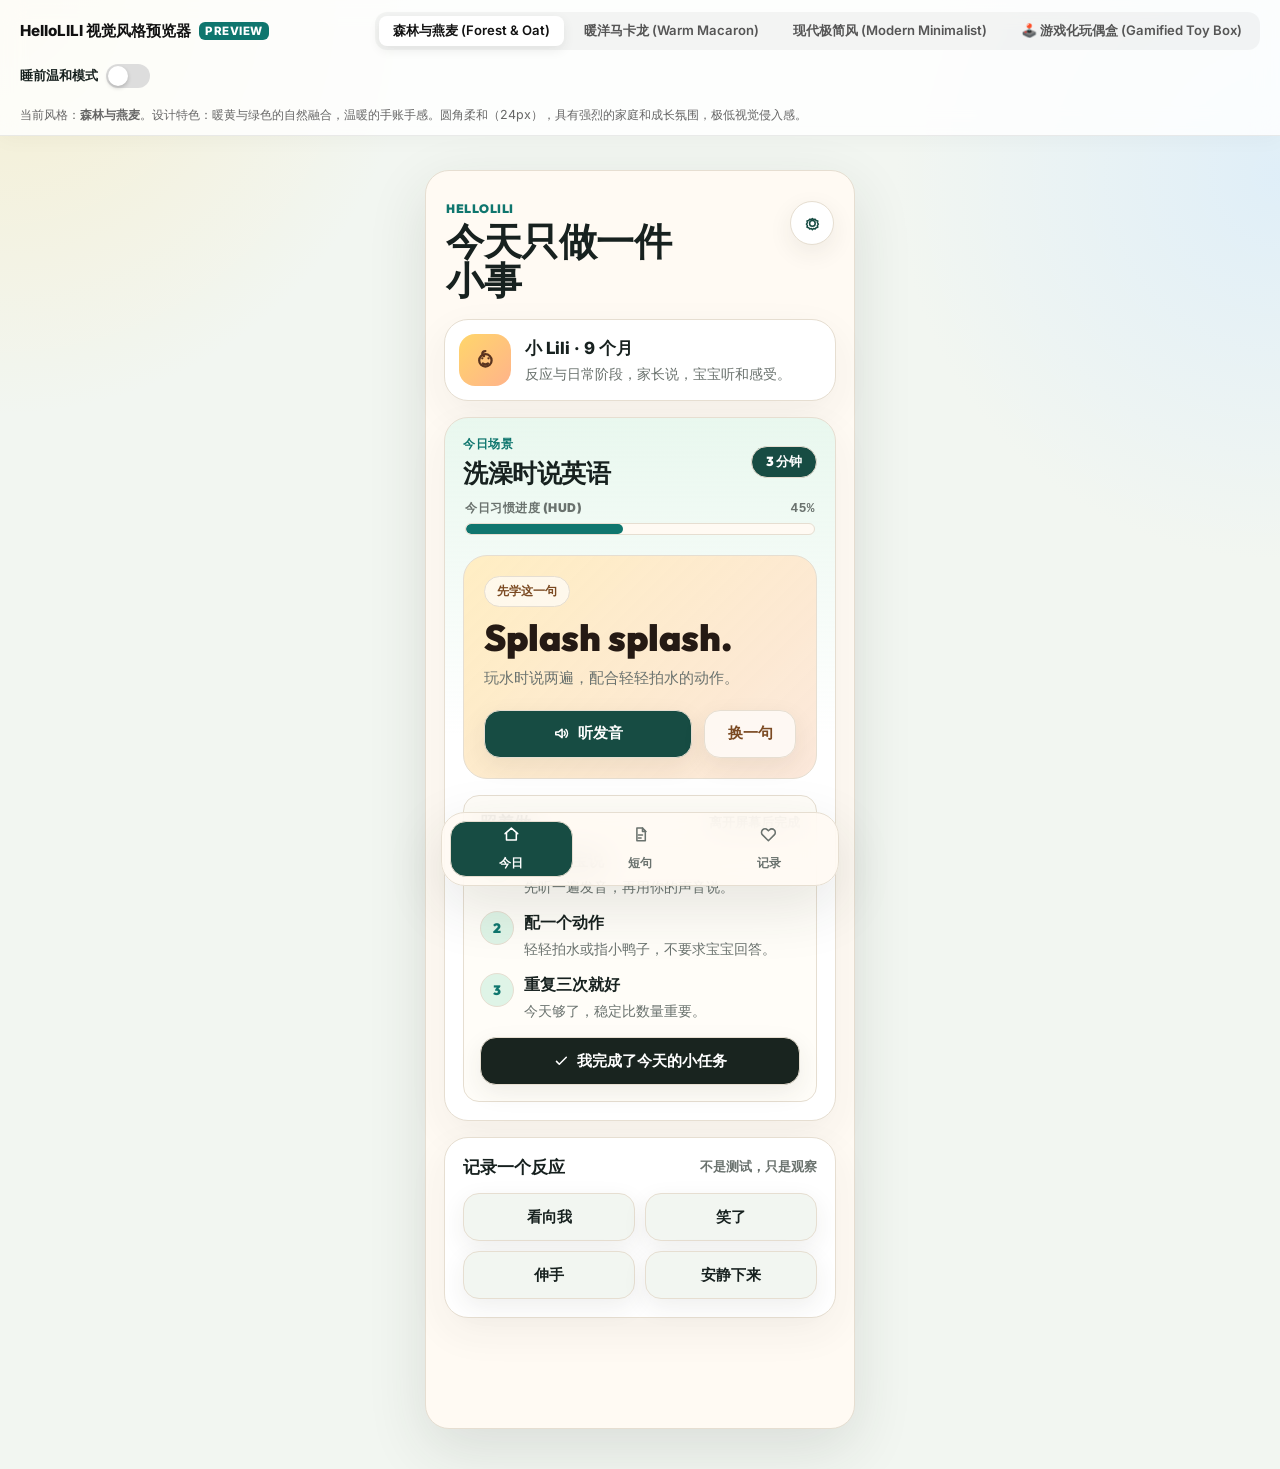
==== commit 3d60d06b: "更新ui" ====
--- a/Demo/style_preview.html
+++ b/Demo/style_preview.html
@@ -1284,16 +1284,22 @@
           </div>
           <ol class="routine-list">
             <li>
-              <strong>看着宝宝说</strong>
-              <span>先听一遍发音，再用你的声音说。</span>
+              <div>
+                <strong>看着宝宝说</strong>
+                <span>先听一遍发音，再用你的声音说。</span>
+              </div>
             </li>
             <li>
-              <strong>配一个动作</strong>
-              <span>轻轻拍水或指小鸭子，不要求宝宝回答。</span>
+              <div>
+                <strong>配一个动作</strong>
+                <span>轻轻拍水或指小鸭子，不要求宝宝回答。</span>
+              </div>
             </li>
             <li>
-              <strong>重复三次就好</strong>
-              <span>今天够了，稳定比数量重要。</span>
+              <div>
+                <strong>重复三次就好</strong>
+                <span>今天够了，稳定比数量重要。</span>
+              </div>
             </li>
           </ol>
           <button class="done-button" id="finishButton" type="button">
